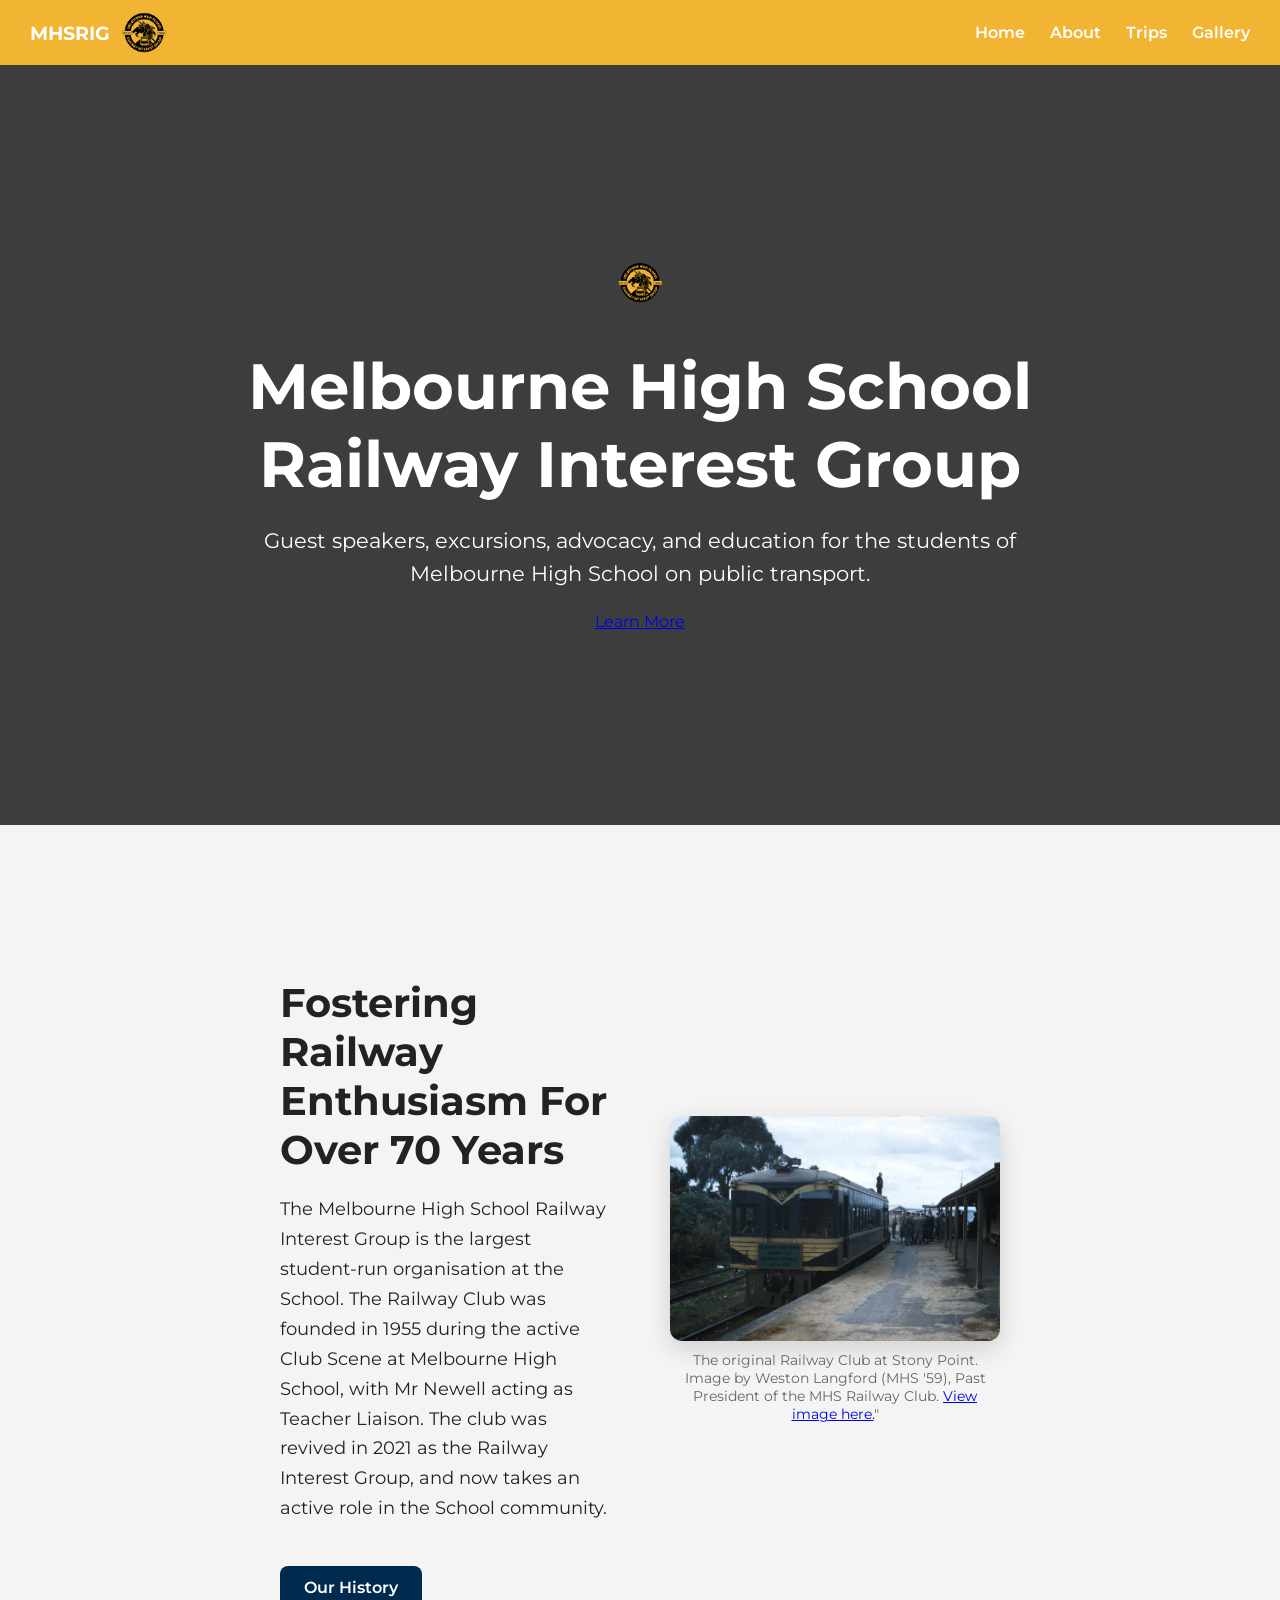
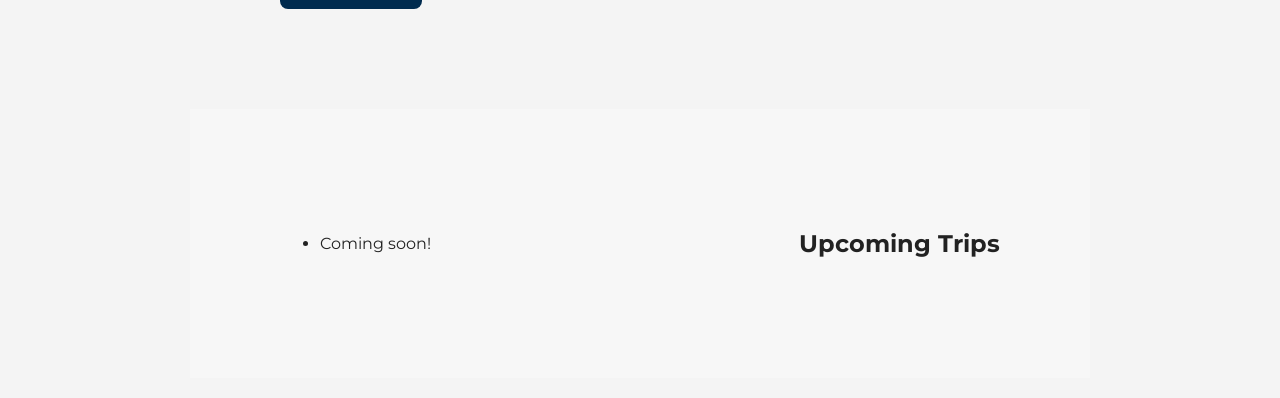
==== index.html @ 83a78b03 "Update index.html" ====
<link rel="icon" type="image/png" href="images/riglogo.png">
<nav>

  <div class="nav-left">
    <span class="site-name">MHSRIG</span>
    <img src="images/riglogo.png" alt="MHSRIG Logo" class="nav-logo">
  </div>

  <ul class="nav-links">
    <li><a href="index.html">Home</a></li>
    <li><a href="about.html">About</a></li>
    <li><a href="trips.html">Trips</a></li>
    <li><a href="gallery.html">Gallery</a></li>
  </ul>

</nav>
<!DOCTYPE html>
<html lang="en">
<head>
  <meta charset="UTF-8">
  <meta name="viewport" content="width=device-width, initial-scale=1.0">
  <title>Home - Melbourne High School Railway Interest Group</title>
  <link rel="preconnect" href="https://fonts.googleapis.com">
  <link rel="preconnect" href="https://fonts.gstatic.com" crossorigin>
  <link href="https://fonts.googleapis.com/css2?family=Montserrat:wght@400;600;700&display=swap" rel="stylesheet">
  
  <link rel="stylesheet" href="style.css">
</head>
<body>

<header class="hero">
  <div class="hero-content">
    <img src="images/riglogo.png" alt="RIG Logo" class="nav-logo">

    <h1>Melbourne High School Railway Interest Group</h1>

    <p>
      Guest speakers, excursions, advocacy, and education for the students of Melbourne High School on public transport.
    </p>

    <a href="about.html" class="hero-button">Learn More</a>
  </div>
</header>

  <main>
<section class="feature-section">

  <div class="feature-text">
      <h2>Fostering Railway Enthusiasm For Over 70 Years</h2>
      <p>
        The Melbourne High School Railway Interest Group is the largest student-run organisation at the School. 
        The Railway Club was founded in 1955 during the active Club Scene at Melbourne High School, with Mr Newell acting as Teacher Liaison. 
        The club was revived in 2021 as the Railway Interest Group, and now takes an active role in the School community.
      </p>

    <a href="trips.html" class="feature-button">
      Our History
    </a>
  </div>

  <div class="feature-image">
    <img src="images/railwayclub1.png" alt="Railway Club Excursion">

    <p class="caption">
      The original Railway Club at Stony Point. Image by Weston Langford (MHS '59), Past President of the MHS Railway Club. <a href="https://www.westonlangford.com/images/photo/100177/">View image here.</a>"
    </p>
  </div> 
</section>

<section class="feature-section reverse">
    <h2>Upcoming Trips</h2>
      <ul>
        <li>Coming soon!</li>
      </ul>
    </section>
  </main>

</body>
</html>
---- style.css ----
body { 
  font-family: 'Montserrat', sans-serif; 
  margin: 0; 
  background: #f4f4f4; 
  color: #222; 
} 
header {
  background:
    linear-gradient(rgba(0,0,0,0.75), rgba(0,0,0,0.75)),
    url("images/hero.jpg");

  background-size: cover;
  background-position: center;

  height: 80vh;

  display: flex;
  justify-content: center;
  align-items: center;

  text-align: center;

  color: white;

  padding: 20px;
}

.hero-content {
  max-width: 800px;
}

.hero-content h1 {
  font-size: 4rem;
  margin-bottom: 20px;
}

.hero-content p {
  font-size: 1.3rem;
  line-height: 1.6;
}

main { 
  max-width: 900px; 
  margin: auto; padding: 20px; 
} 
section {
  padding: 80px 10%;
}
.feature-section {
  display: flex;
  align-items: center;
  justify-content: space-between;

  gap: 60px;

  padding: 100px 10%;
}

.feature-text {
  flex: 1;
}

.feature-text h2 {
  font-size: 2.5rem;
  margin-bottom: 20px;
}

.feature-text p {
  font-size: 1.1rem;
  line-height: 1.7;
}

.feature-image {
  flex: 1;
}

.feature-image img {
  width: 100%;
  border-radius: 12px;

  box-shadow: 0 8px 25px rgba(0,0,0,0.15);
}

.caption {
  margin-top: 10px;

  font-size: 0.9rem;
  color: #666;

  text-align: center;
}

.feature-button {
  display: inline-block;

  margin-top: 25px;
  padding: 12px 24px;

  background: #002b4f;
  color: white;

  text-decoration: none;
  border-radius: 8px;

  font-weight: 600;
}
.reverse {
  flex-direction: row-reverse;
}
.feature-section:nth-child(even) {
  background: #f7f7f7;
}
nav {
  background: #f2b433;

  display: flex;
  justify-content: space-between;
  align-items: center;

  padding: 10px 30px;
}

/* LEFT SIDE (logo + text) */
.nav-left {
  display: flex;
  align-items: center;
  gap: 12px;
}

/* IMAGE logo ONLY */
.nav-logo {
  width: 45px;
  height: 45px;
  object-fit: contain;
}

/* SITE NAME text */
.site-name {
  color: white;
  font-size: 1.2rem;
  font-weight: 700;
}

/* RIGHT SIDE LINKS */
.nav-links {
  list-style: none;

  display: flex;
  gap: 25px;

  margin: 0;
  padding: 0;
}

.nav-links a {
  color: white;
  text-decoration: none;
  font-weight: 600;
}

.nav-links a:hover {
  opacity: 0.8;
}
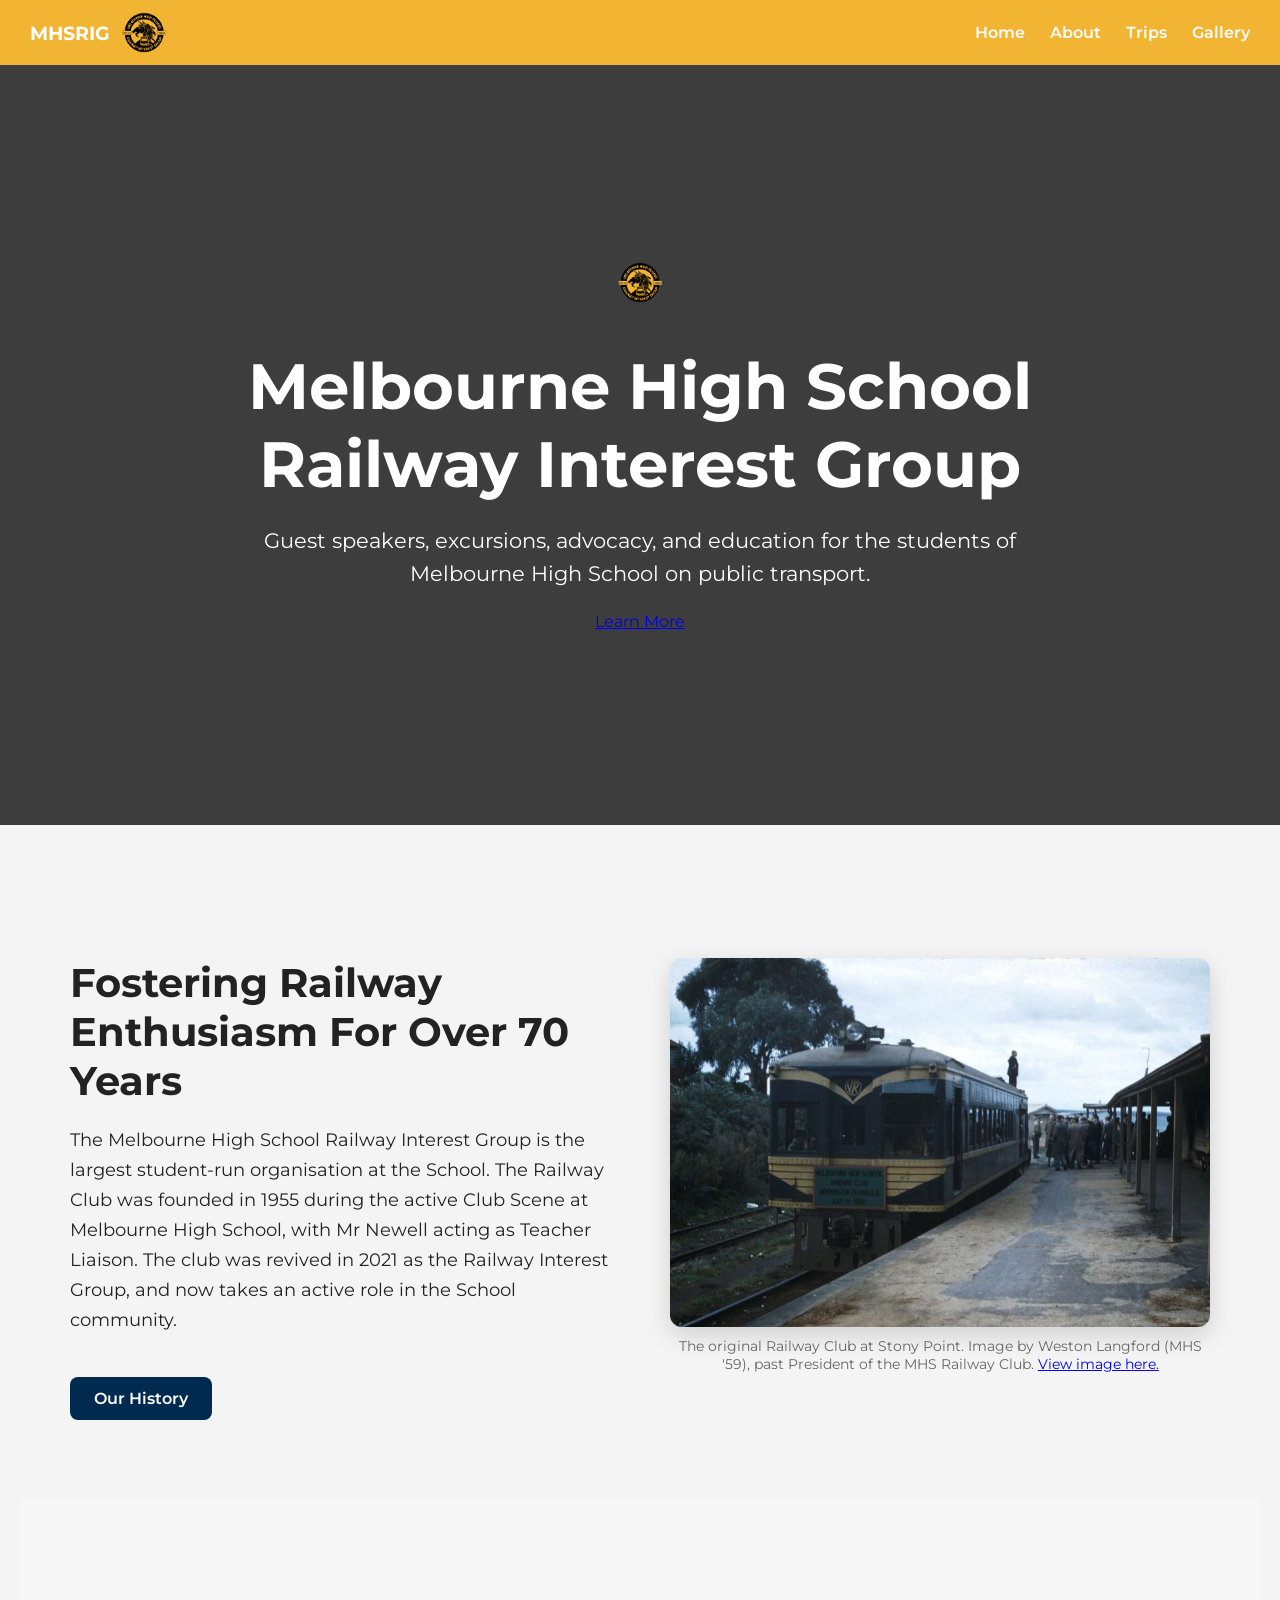
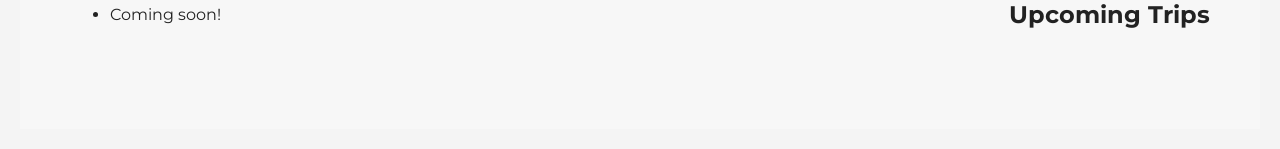
==== commit b67b2e96: "Update index.html" ====
--- a/index.html
+++ b/index.html
@@ -62,7 +62,7 @@
     <img src="images/railwayclub1.png" alt="Railway Club Excursion">
 
     <p class="caption">
-      The original Railway Club at Stony Point. Image by Weston Langford (MHS '59), Past President of the MHS Railway Club. <a href="https://www.westonlangford.com/images/photo/100177/">View image here.</a>"
+      The original Railway Club at Stony Point. Image by Weston Langford (MHS '59), past President of the MHS Railway Club. <a href="https://www.westonlangford.com/images/photo/100177/">View image here.</a>
     </p>
   </div> 
 </section>
--- a/style.css
+++ b/style.css
@@ -40,7 +40,7 @@
 }
 
 main { 
-  max-width: 900px; 
+  max-width: 1280px; 
   margin: auto; padding: 20px; 
 } 
 section {
@@ -53,7 +53,7 @@
 
   gap: 60px;
 
-  padding: 100px 10%;
+  padding: 80px 4%;
 }
 
 .feature-text {
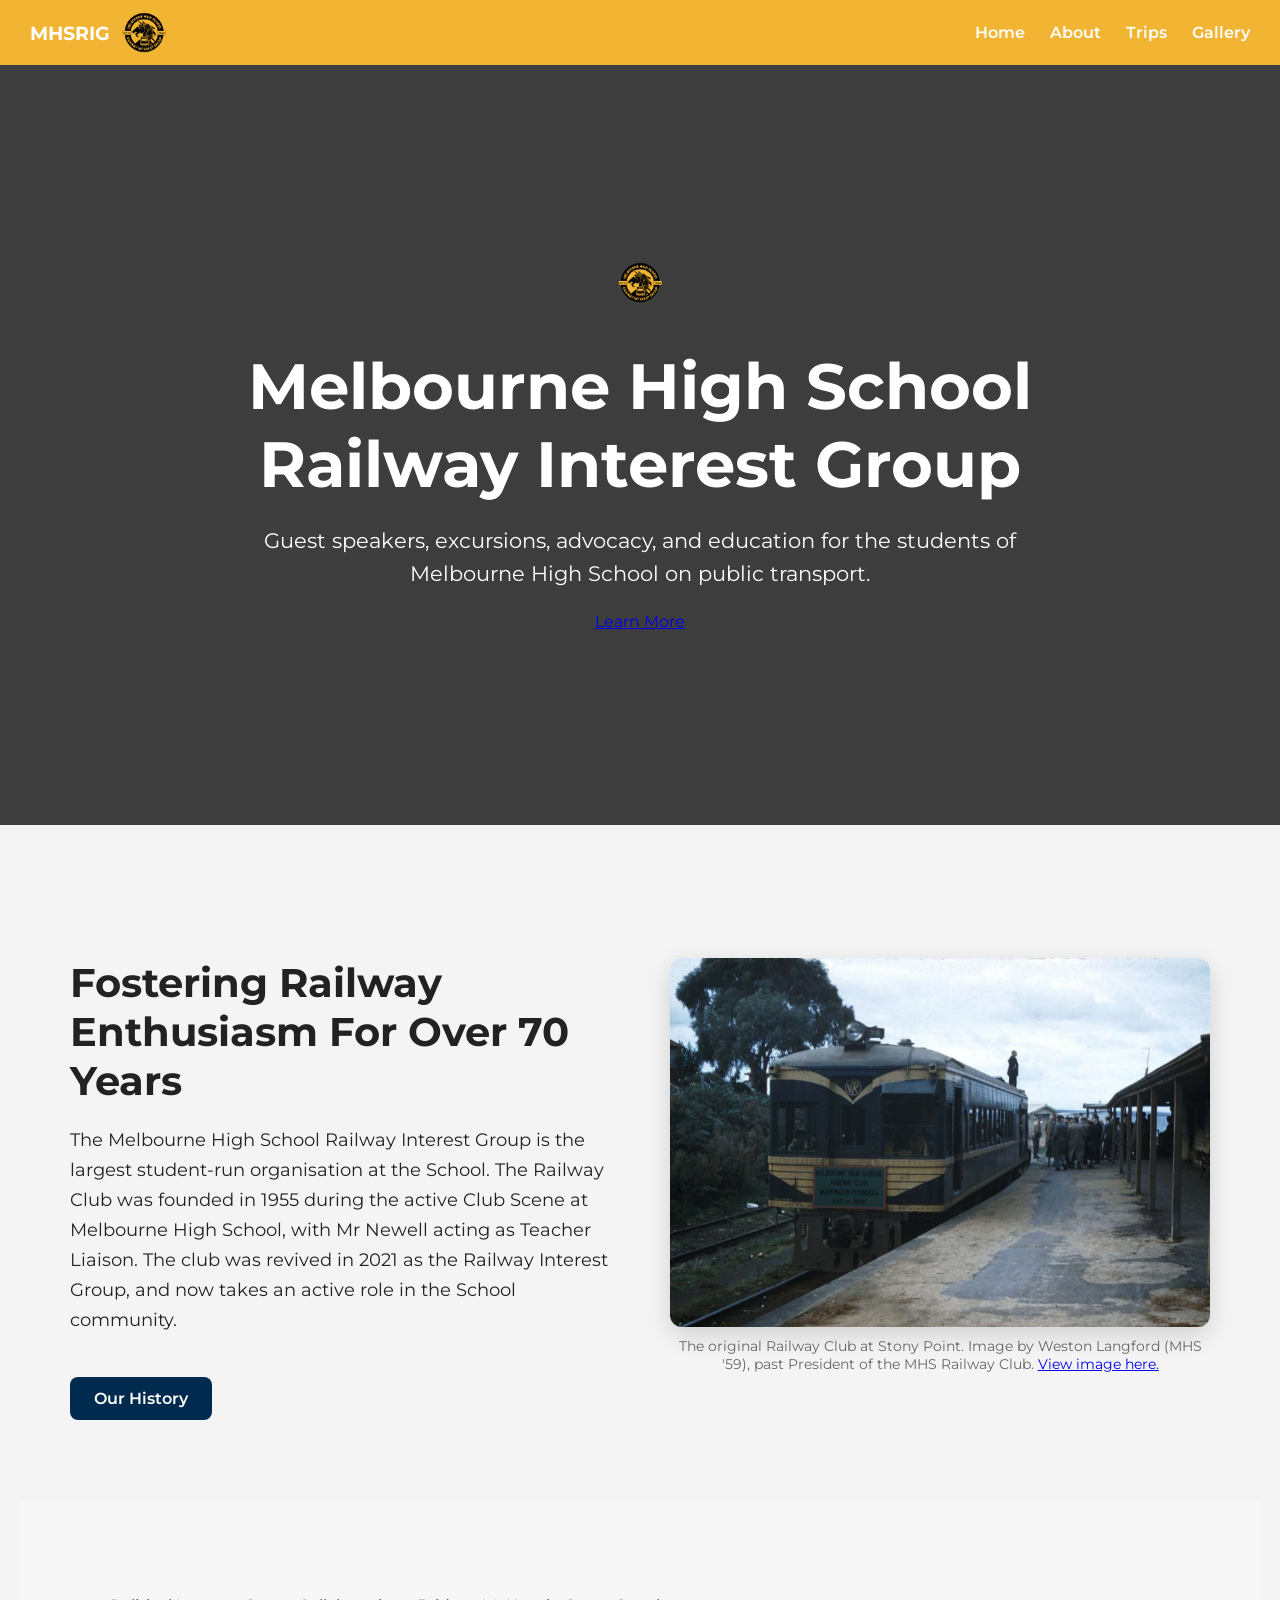
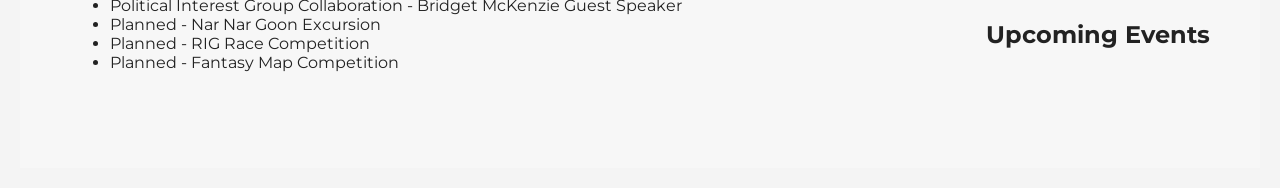
==== commit e4b77863: "Update index.html" ====
--- a/index.html
+++ b/index.html
@@ -53,7 +53,7 @@
         The club was revived in 2021 as the Railway Interest Group, and now takes an active role in the School community.
       </p>
 
-    <a href="trips.html" class="feature-button">
+    <a href="about.html" class="feature-button">
       Our History
     </a>
   </div>
@@ -68,9 +68,12 @@
 </section>
 
 <section class="feature-section reverse">
-    <h2>Upcoming Trips</h2>
+    <h2>Upcoming Events</h2>
       <ul>
-        <li>Coming soon!</li>
+        <li>Political Interest Group Collaboration - Bridget McKenzie Guest Speaker</li>
+        <li>Planned - Nar Nar Goon Excursion</li>
+        <li>Planned - RIG Race Competition</li>
+        <li>Planned - Fantasy Map Competition</li>
       </ul>
     </section>
   </main>
--- a/style.css
+++ b/style.css
@@ -161,3 +161,35 @@
 .nav-links a:hover {
   opacity: 0.8;
 }
+
+.error-page {
+  height: 100vh;
+
+  display: flex;
+  flex-direction: column;
+  justify-content: center;
+  align-items: center;
+
+  text-align: center;
+
+  background:
+    linear-gradient(rgba(0,0,0,0.7), rgba(0,0,0,0.7)),
+    url("images/hero.jpg");
+
+  background-size: cover;
+  background-position: center;
+
+  color: white;
+
+  padding: 20px;
+}
+
+.error-page h1 {
+  font-size: 8rem;
+  margin-bottom: 10px;
+}
+
+.error-page p {
+  font-size: 1.4rem;
+  margin-bottom: 30px;
+}
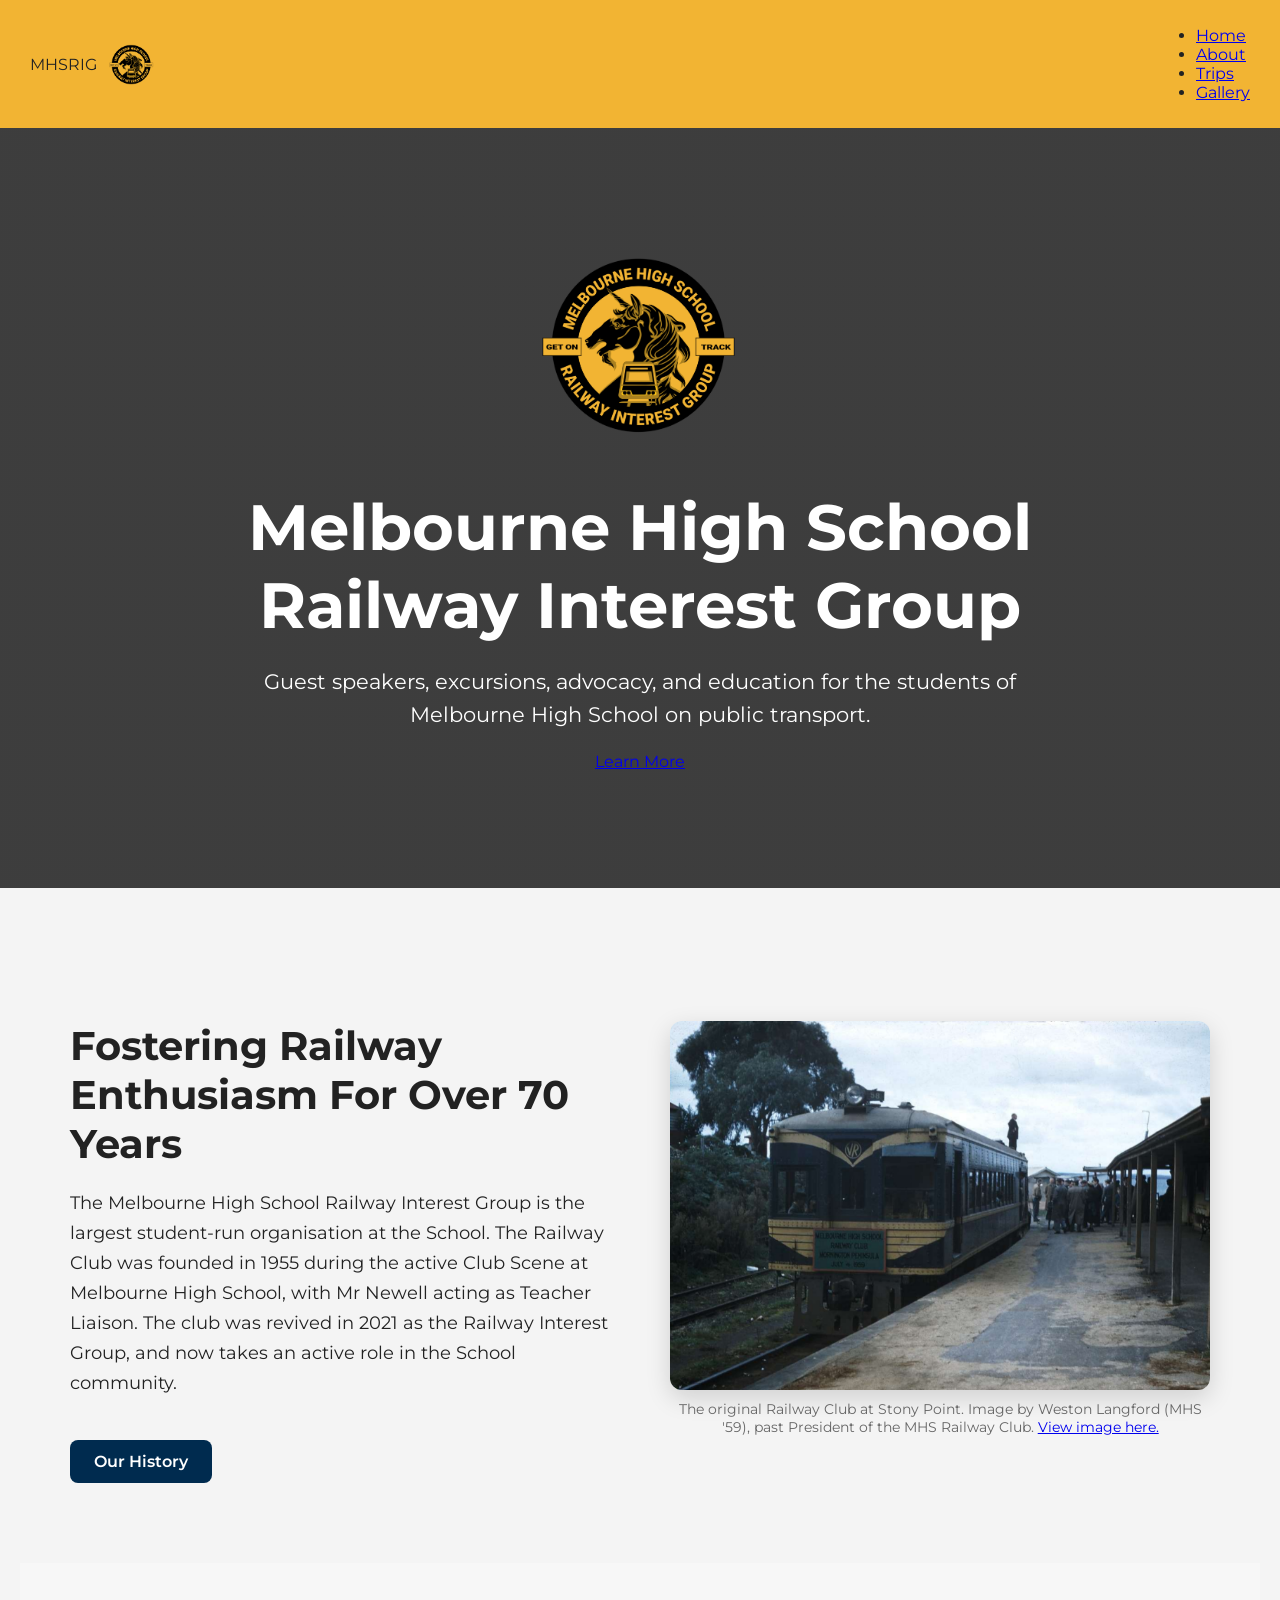
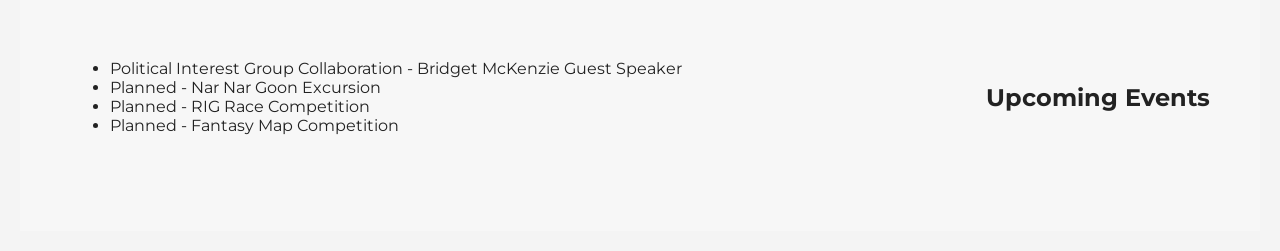
==== commit 683b2cca: "Update index.html" ====
--- a/index.html
+++ b/index.html
@@ -30,7 +30,7 @@
 
 <header class="hero">
   <div class="hero-content">
-    <img src="images/riglogo.png" alt="RIG Logo" class="nav-logo">
+    <img src="images/riglogo.png" alt="RIG Logo" class="hero-logo">
 
     <h1>Melbourne High School Railway Interest Group</h1>
 
--- a/style.css
+++ b/style.css
@@ -127,13 +127,18 @@
   gap: 12px;
 }
 
-/* IMAGE logo ONLY */
+/* IMAGE logo ONLY - NEXT TO THE TOP LEFT TEXT!!!*/
 .nav-logo {
   width: 45px;
   height: 45px;
   object-fit: contain;
 }
 
+.hero-logo {
+  width: 200px;
+  height: 200px;
+  object-fit: contain;
+
 /* SITE NAME text */
 .site-name {
   color: white;
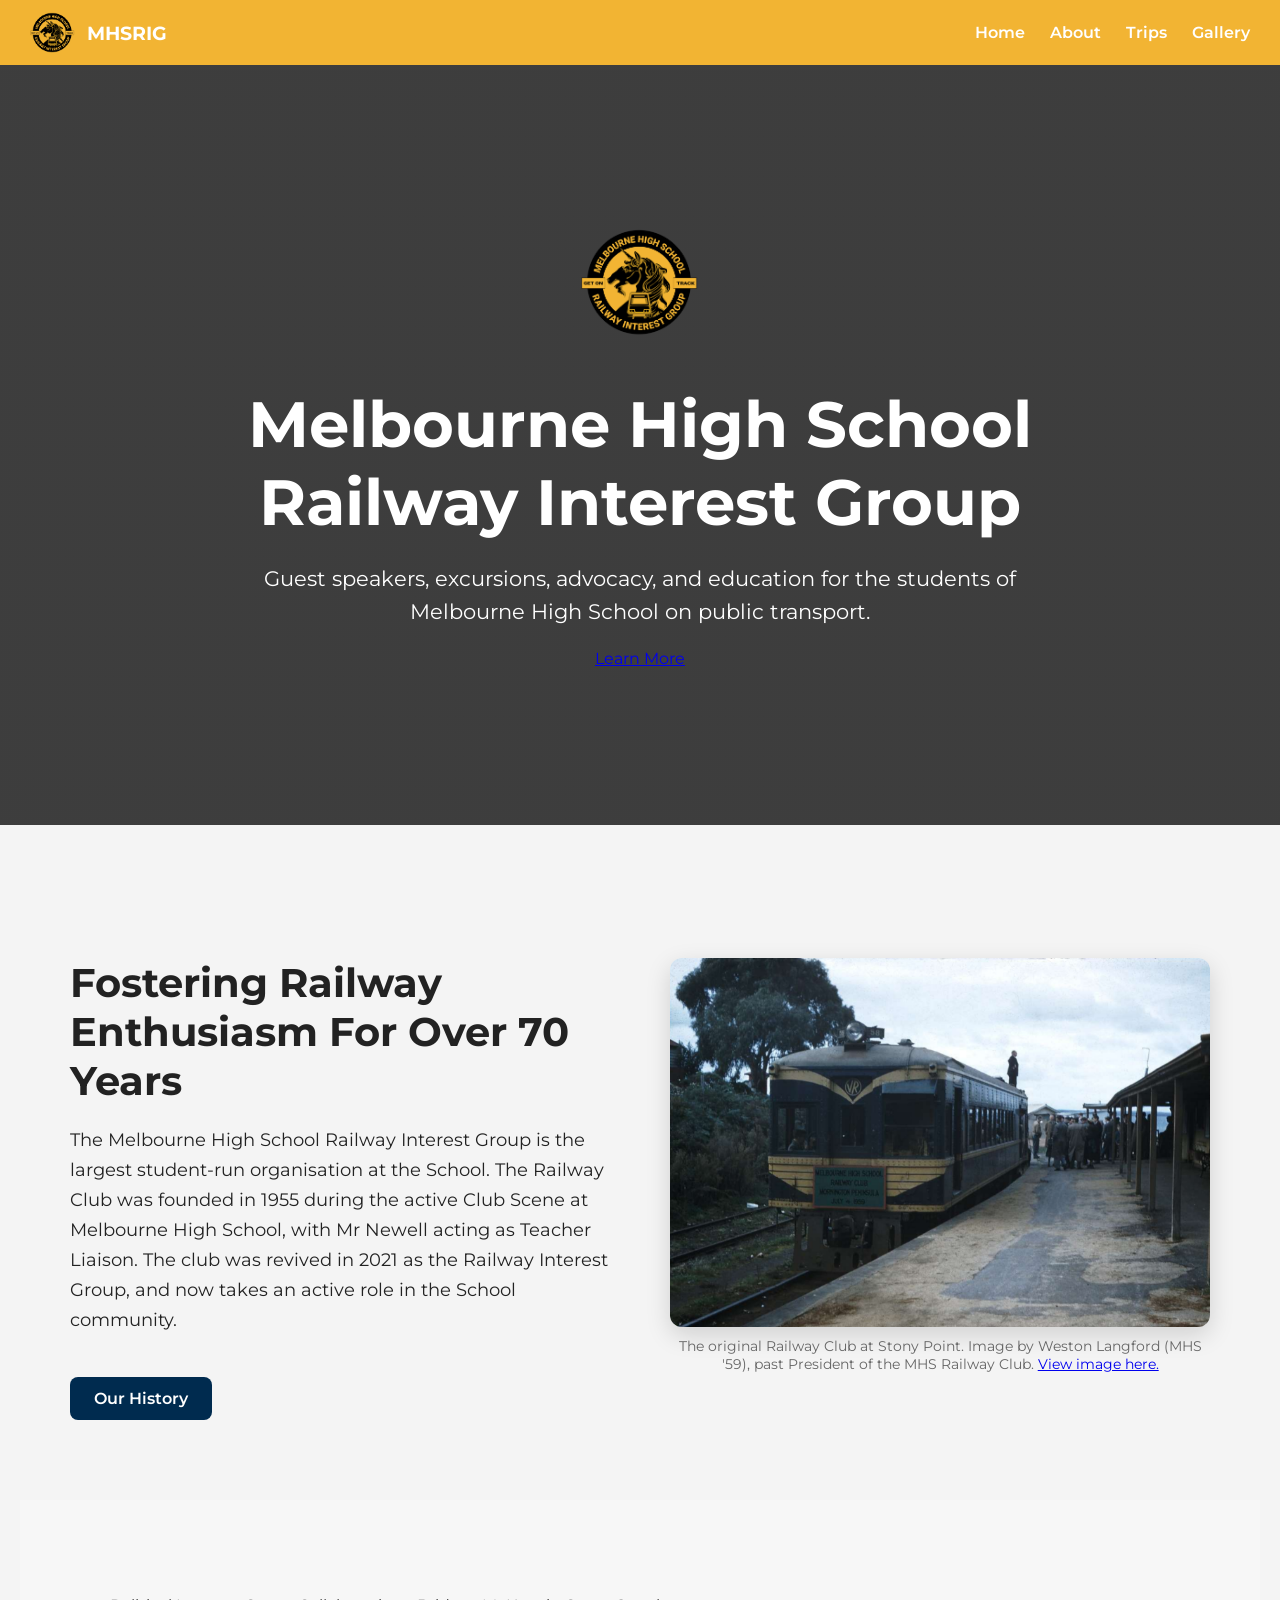
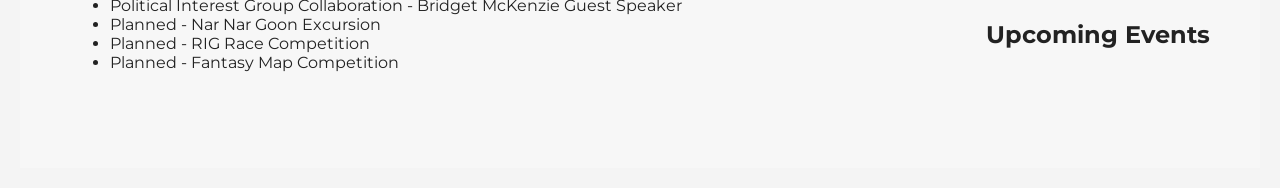
==== commit 3992fbda: "Update index.html" ====
--- a/index.html
+++ b/index.html
@@ -2,8 +2,8 @@
 <nav>
 
   <div class="nav-left">
+    <img src="images/riglogo.png" alt="MHS RIG Logo" class="nav-logo">
     <span class="site-name">MHSRIG</span>
-    <img src="images/riglogo.png" alt="MHSRIG Logo" class="nav-logo">
   </div>
 
   <ul class="nav-links">
--- a/style.css
+++ b/style.css
@@ -135,9 +135,10 @@
 }
 
 .hero-logo {
-  width: 200px;
-  height: 200px;
+  width: 120px;
+  height: 120px;
   object-fit: contain;
+}
 
 /* SITE NAME text */
 .site-name {
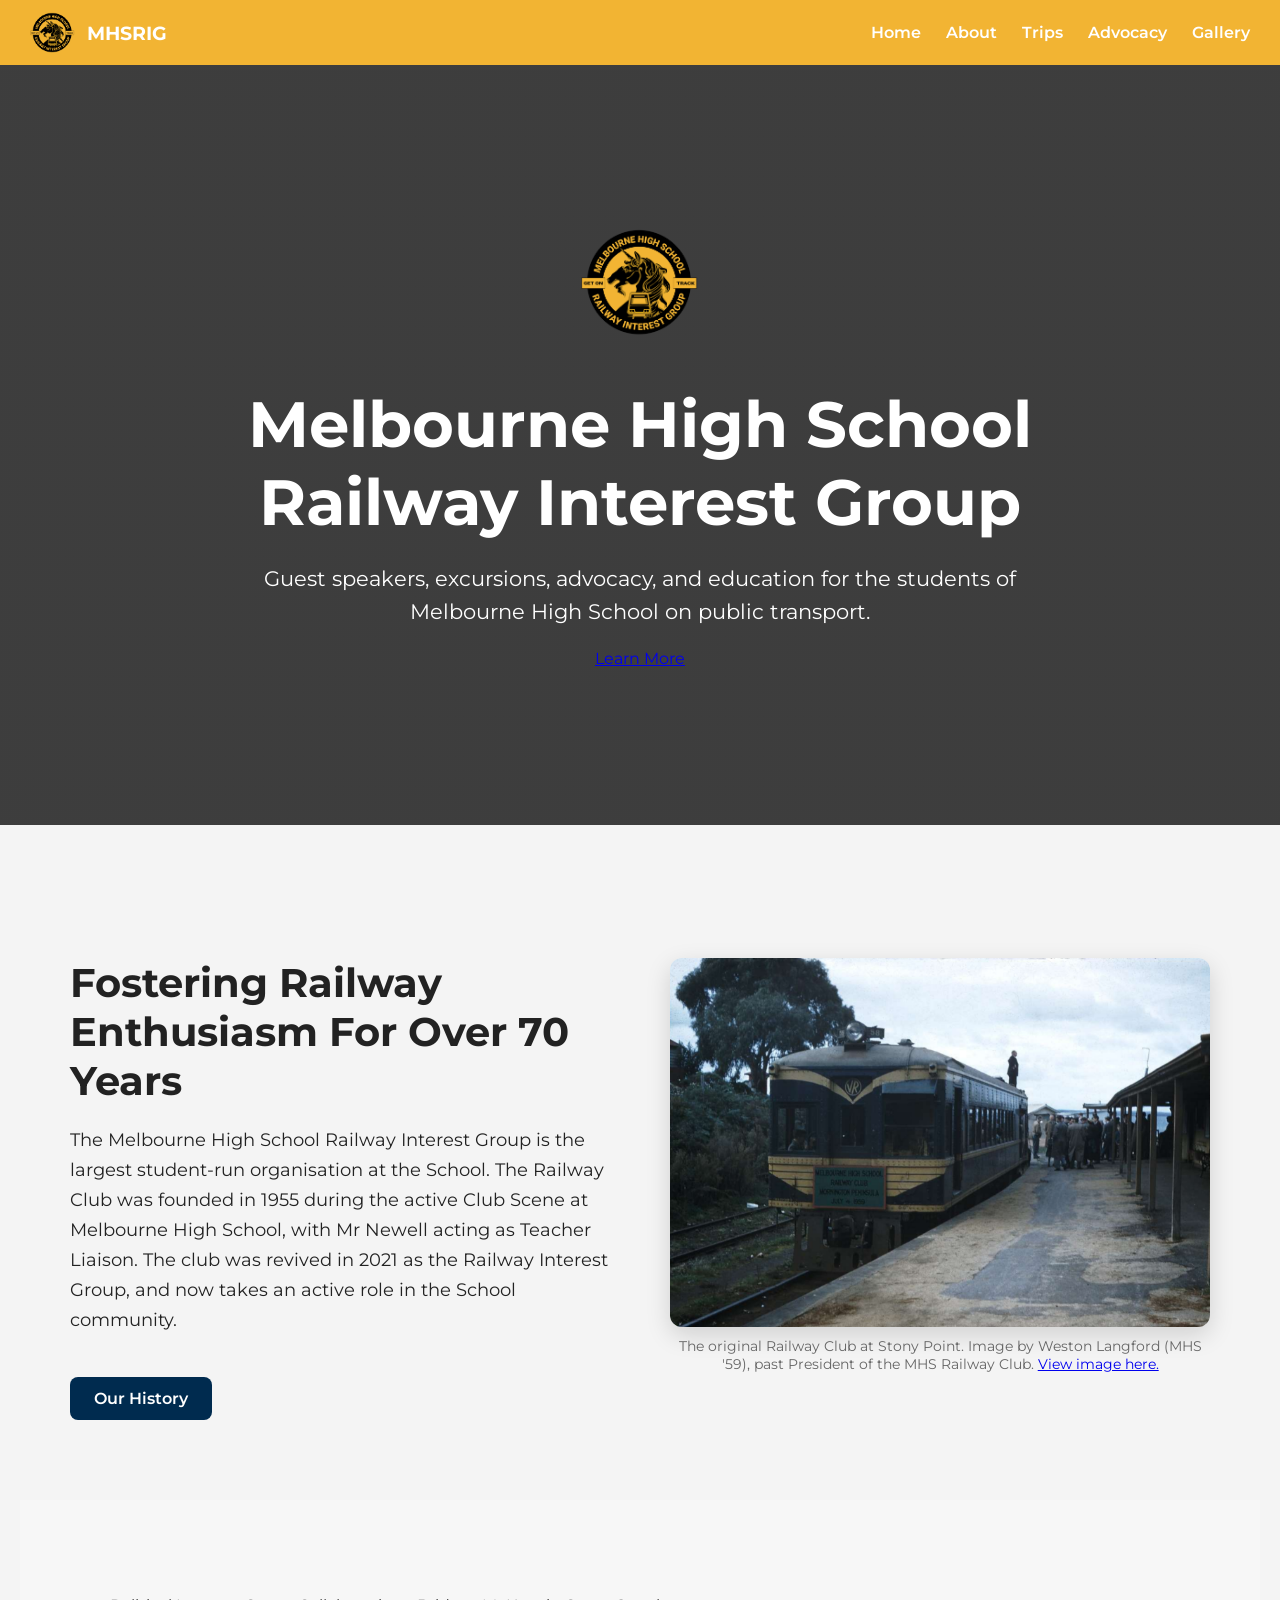
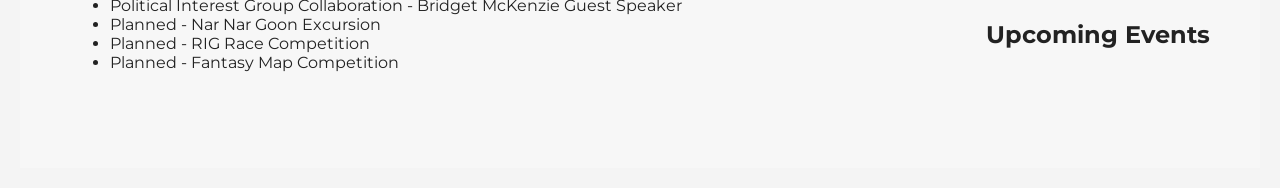
==== commit 63f05695: "Update index.html" ====
--- a/index.html
+++ b/index.html
@@ -10,6 +10,7 @@
     <li><a href="index.html">Home</a></li>
     <li><a href="about.html">About</a></li>
     <li><a href="trips.html">Trips</a></li>
+    <li><a href="advocacy.html">Advocacy</a></li>
     <li><a href="gallery.html">Gallery</a></li>
   </ul>
 
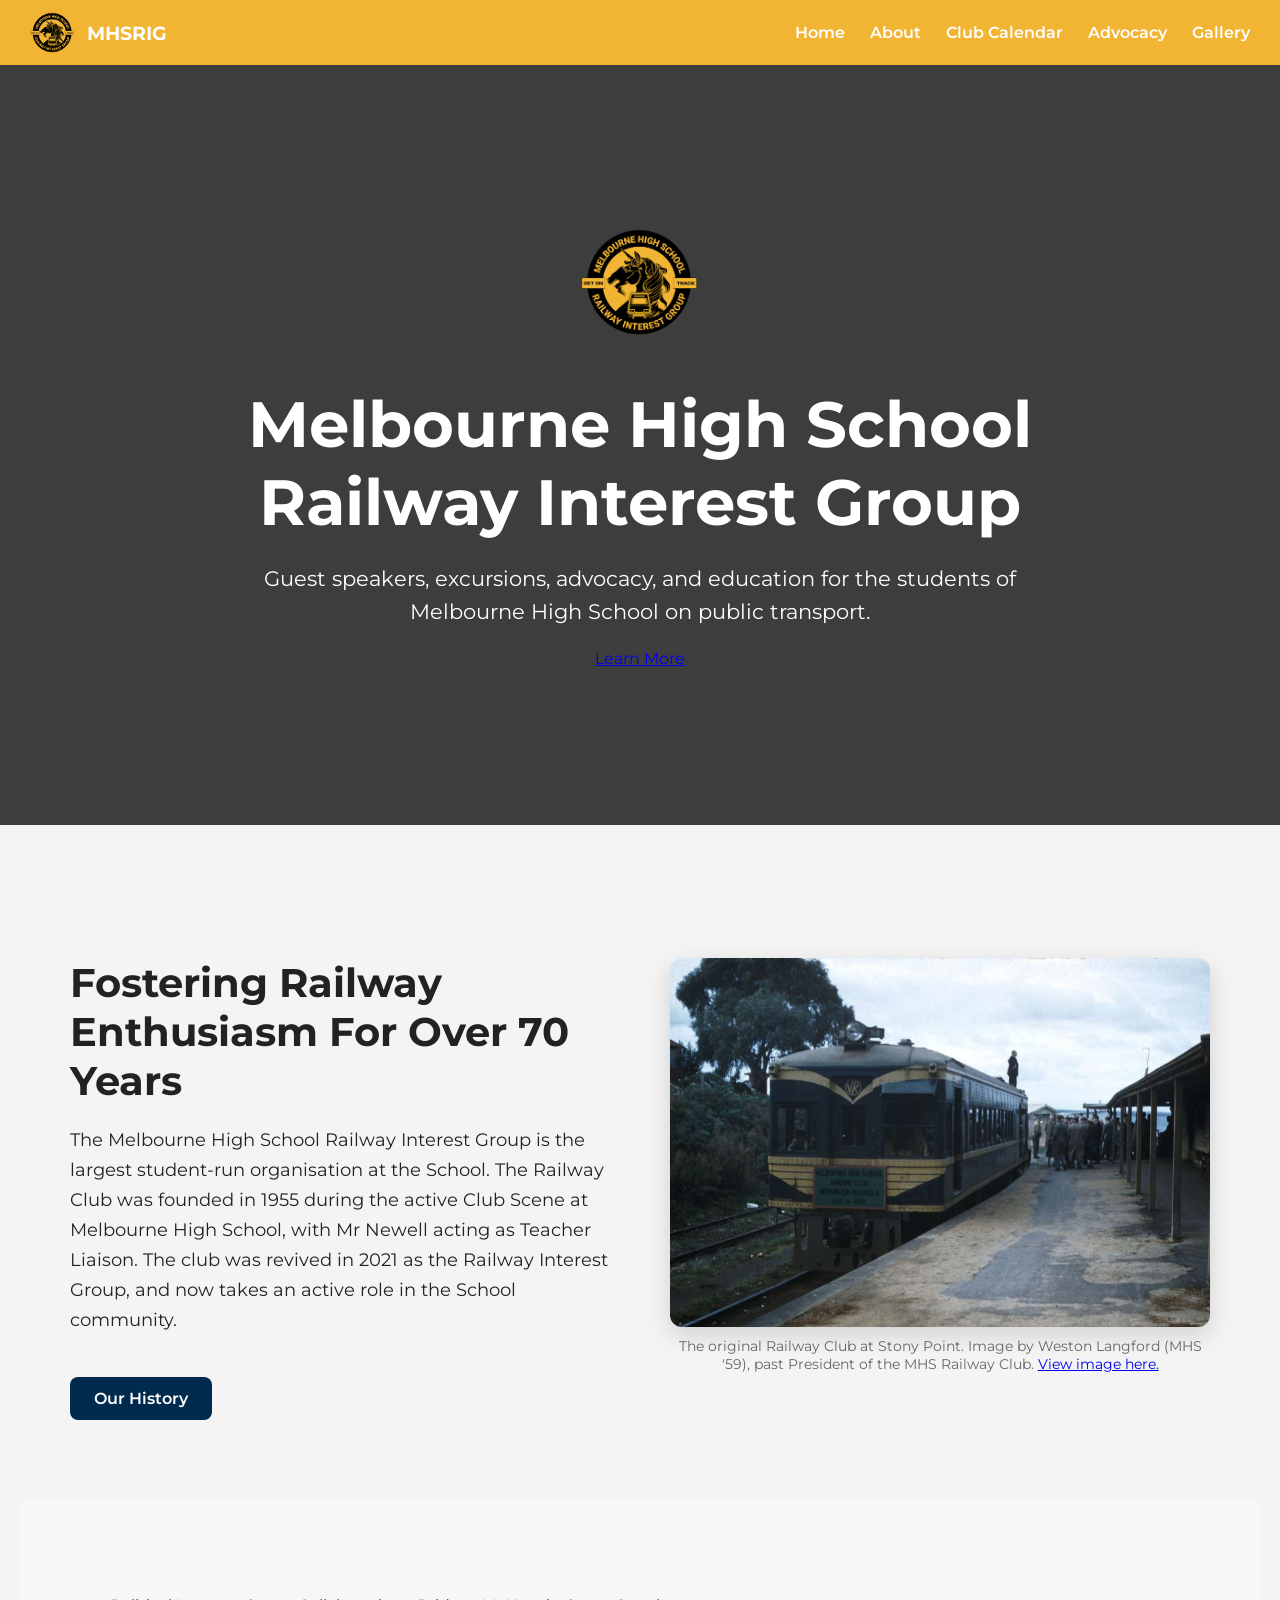
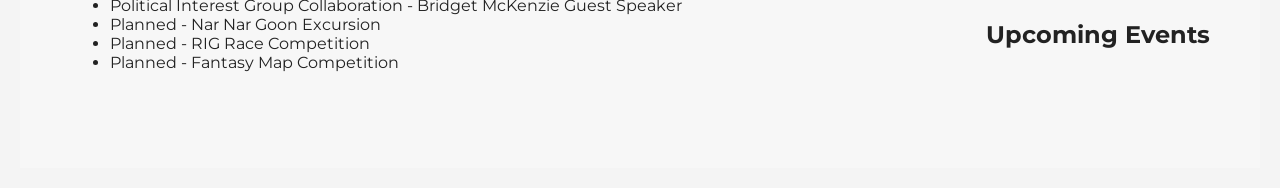
==== commit e4904f83: "Update index.html" ====
--- a/index.html
+++ b/index.html
@@ -9,7 +9,7 @@
   <ul class="nav-links">
     <li><a href="index.html">Home</a></li>
     <li><a href="about.html">About</a></li>
-    <li><a href="trips.html">Trips</a></li>
+    <li><a href="calendar.html">Club Calendar</a></li>
     <li><a href="advocacy.html">Advocacy</a></li>
     <li><a href="gallery.html">Gallery</a></li>
   </ul>
